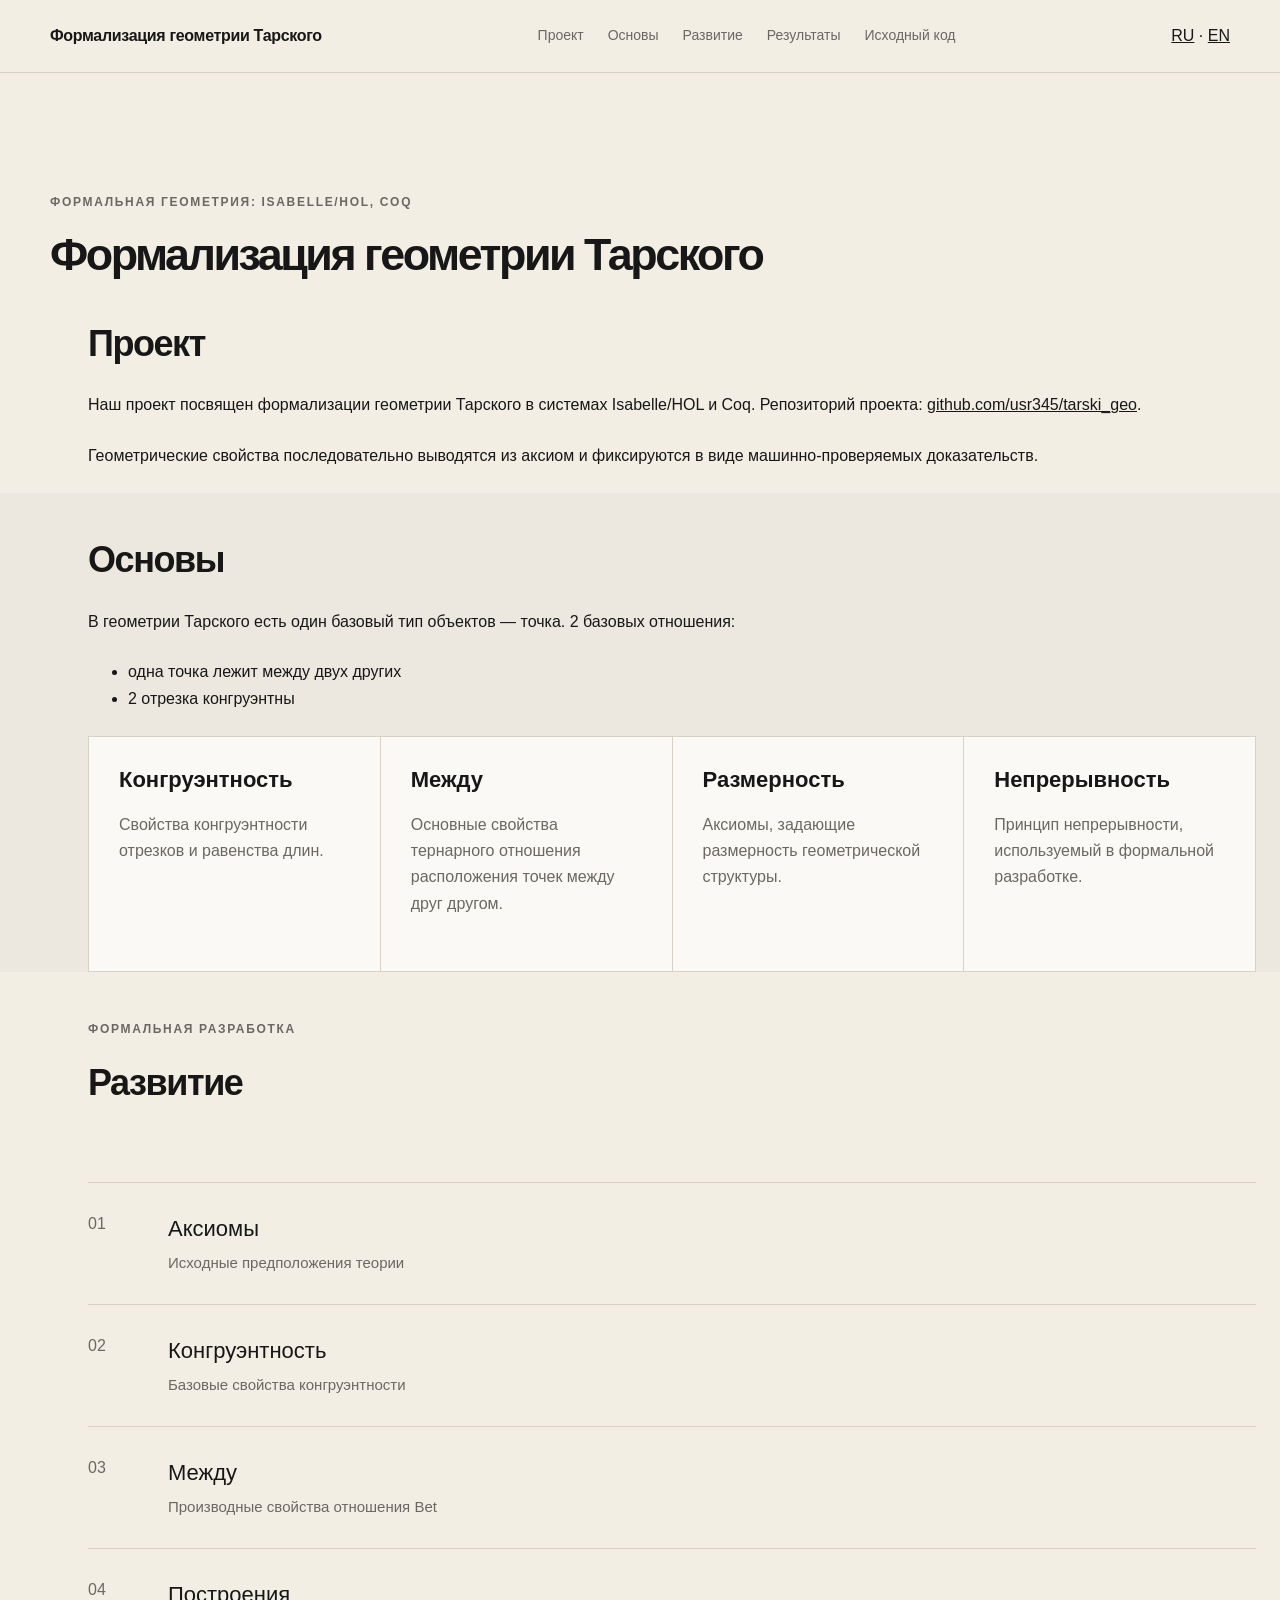
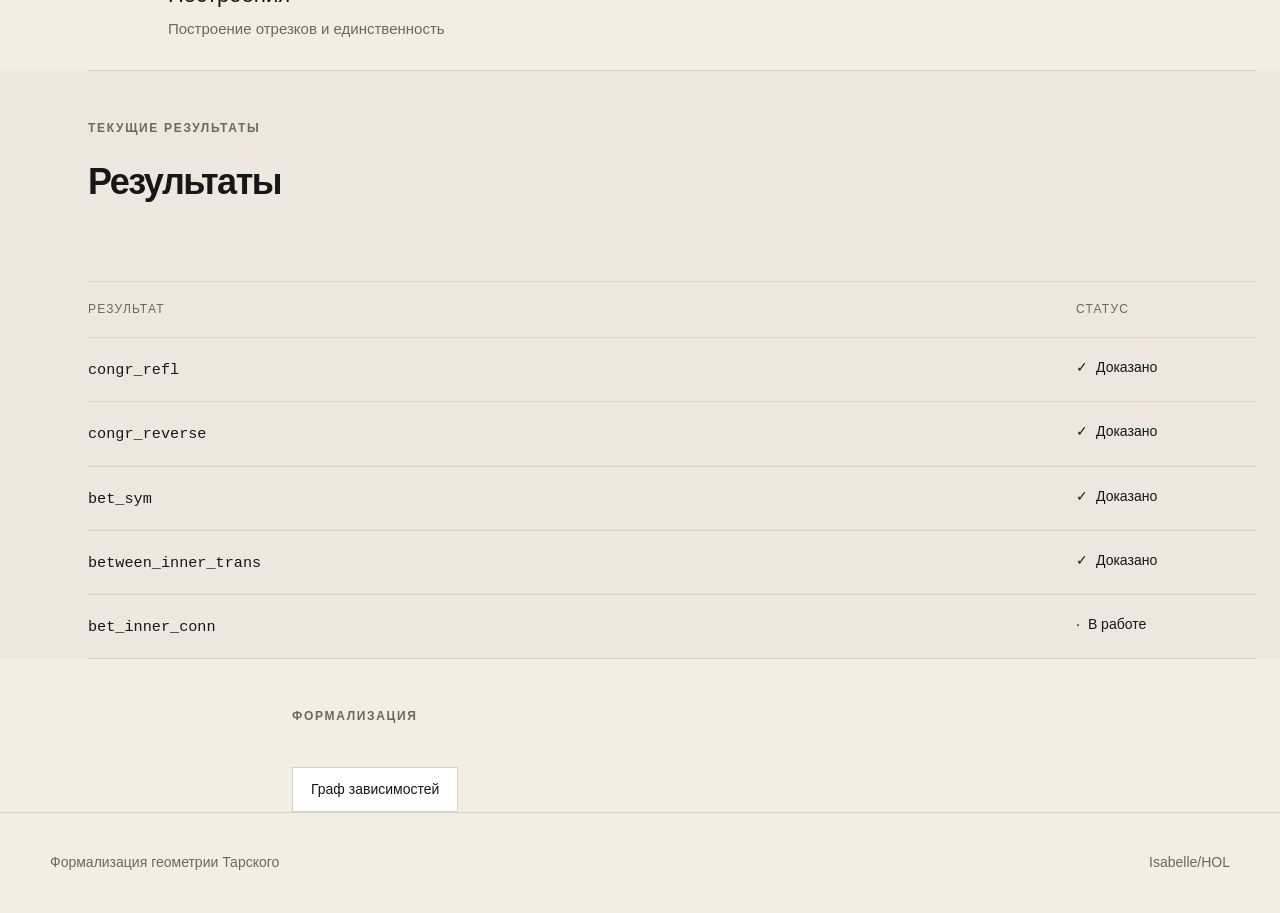
==== index.html @ 7ec7d67c "HTML added" ====
<!DOCTYPE html>
<html lang="ru">
<head>
    <meta charset="UTF-8">
    <meta name="viewport" content="width=device-width, initial-scale=1.0">
    <title>Формализация геометрии Тарского</title>
    <meta name="description"
          content="Формальная разработка элементарной геометрии на основе аксиом Тарского в Isabelle/HOL.">
    <link rel="stylesheet" href="style.css">
</head>

<body>

<header class="site-header">
    <div class="container header-inner">

        <a class="site-title" href="index.html">
            Формализация геометрии Тарского
        </a>

        <nav class="site-nav" aria-label="Основная навигация">
            <a href="#project">Проект</a>
            <a href="#foundations">Основы</a>
            <a href="#development">Развитие</a>
            <a href="#results">Результаты</a>
            <a href="https://github.com/usr345/tarski_geo">Исходный код</a>
        </nav>

        <div class="language-switch" aria-label="Выбор языка">
            <a href="index.html" class="active" lang="ru">RU</a>
            <span>·</span>
            <a href="index.en.html" lang="en">EN</a>
        </div>

    </div>
</header>

<main>

    <section class="hero">
        <div class="container">
            <p class="eyebrow">Формальная геометрия: Isabelle/HOL, Coq</p>

            <h1>Формализация геометрии Тарского</h1>

            <!-- <p class="lead">
                 Машинно-проверяемая разработка элементарной геометрии,
                 построенная из аксиом Тарского.
                 </p> -->
        </div>
    </section>

    <section id="project" class="section">
        <div class="container">
            <h2>Проект</h2>

            <p>
                Наш проект посвящен формализации геометрии Тарского в системах Isabelle/HOL и Coq. Репозиторий проекта: <a href="https://github.com/usr345/tarski_geo">github.com/usr345/tarski_geo</a>.
            </p>

            <p>
                Геометрические свойства последовательно выводятся из аксиом и фиксируются в виде машинно-проверяемых доказательств.
            </p>
        </div>
    </section>

    <section id="foundations" class="section section-muted">
        <div class="container">
            <h2>Основы</h2>

            <p>
                В геометрии Тарского есть один базовый тип объектов &mdash; точка.
                2 базовых отношения:
                <ul>
                    <li>одна точка лежит между двух других</li>
                    <li>2 отрезка конгруэнтны</li>
                </ul>

            </p>

            <div class="grid grid-4">

                <article class="card">
                    <h3>Конгруэнтность</h3>
                    <p>
                        Свойства конгруэнтности отрезков и
                        равенства длин.
                    </p>
                </article>

                <article class="card">
                    <h3>Между</h3>
                    <p>
                        Основные свойства тернарного отношения
                        расположения точек между друг другом.
                    </p>
                </article>

                <article class="card">
                    <h3>Размерность</h3>
                    <p>
                        Аксиомы, задающие размерность
                        геометрической структуры.
                    </p>
                </article>

                <article class="card">
                    <h3>Непрерывность</h3>
                    <p>
                        Принцип непрерывности, используемый
                        в формальной разработке.
                    </p>
                </article>

            </div>
        </div>
    </section>

    <section id="development" class="section">
        <div class="container">

            <div class="section-heading">
                <div>
                    <p class="eyebrow">ФОРМАЛЬНАЯ РАЗРАБОТКА</p>
                    <h2>Развитие</h2>
                </div>

                <!-- <p class="section-intro">
                     Теория строится постепенно — от аксиом
                     к всё более сильным производным результатам.
                     </p> -->
            </div>

            <div class="development-list">

                <a class="development-item" href="#">
                    <span class="item-number">01</span>
                    <span>
                        <strong>Аксиомы</strong>
                        <small>Исходные предположения теории</small>
                    </span>
                </a>

                <a class="development-item" href="#">
                    <span class="item-number">02</span>
                    <span>
                        <strong>Конгруэнтность</strong>
                        <small>Базовые свойства конгруэнтности</small>
                    </span>
                </a>

                <a class="development-item" href="#">
                    <span class="item-number">03</span>
                    <span>
                        <strong>Между</strong>
                        <small>Производные свойства отношения Bet</small>
                    </span>
                </a>

                <a class="development-item" href="#">
                    <span class="item-number">04</span>
                    <span>
                        <strong>Построения</strong>
                        <small>Построение отрезков и единственность</small>
                    </span>
                </a>

            </div>
        </div>
    </section>

    <section id="results" class="section section-muted">
        <div class="container">

            <div class="section-heading">
                <div>
                    <p class="eyebrow">ТЕКУЩИЕ РЕЗУЛЬТАТЫ</p>
                    <h2>Результаты</h2>
                </div>
            </div>

            <div class="result-table">

                <div class="result-row result-header">
                    <span>Результат</span>
                    <span>Статус</span>
                </div>

                <div class="result-row">
                    <span><code>congr_refl</code></span>
                    <span class="status">Доказано</span>
                </div>

                <div class="result-row">
                    <span><code>congr_reverse</code></span>
                    <span class="status">Доказано</span>
                </div>

                <div class="result-row">
                    <span><code>bet_sym</code></span>
                    <span class="status">Доказано</span>
                </div>

                <div class="result-row">
                    <span><code>between_inner_trans</code></span>
                    <span class="status">Доказано</span>
                </div>

                <div class="result-row">
                    <span><code>bet_inner_conn</code></span>
                    <span class="status status-progress">В работе</span>
                </div>

            </div>
        </div>
    </section>

    <section id="source" class="section">
        <div class="container narrow">

            <p class="eyebrow">ФОРМАЛИЗАЦИЯ</p>

            <div class="links">
                <a class="button button-secondary" href="/">
                    Граф зависимостей
                </a>
            </div>

        </div>
    </section>

</main>

<footer class="site-footer">
    <div class="container footer-inner">
        <span>Формализация геометрии Тарского</span>
        <span>Isabelle/HOL</span>
    </div>
</footer>

</body>
</html>
---- style.css ----
:root {
    --background: #f3eee4;
    --surface: #faf9f5;
    --text: #171717;
    --muted: #6b6862;
    --border: #d8d1c5;
    --accent: #111;
    --max-width: 1180px;
    --narrow-width: 760px;
}

* {
    box-sizing: border-box;
}

html {
    scroll-behavior: smooth;
}

body {
    margin: 0;
    background: var(--background);
    color: var(--text);

    font-family:
        Inter,
        -apple-system,
        BlinkMacSystemFont,
        "Segoe UI",
        sans-serif;

    font-size: 16px;
    line-height: 1.65;
}

a {
    color: inherit;
}

img {
    max-width: 100%;
    height: auto;
}

.container {
    width: min(
        calc(100% - 48px),
        var(--max-width)
    );

    margin-inline: auto;
}

.narrow {
    max-width: var(--narrow-width);
}


/* Header ---------------------------------------------------- */

.site-header {
    border-bottom: 1px solid var(--border);
}

.header-inner {
    min-height: 72px;

    display: flex;
    align-items: center;
    justify-content: space-between;

    gap: 32px;
}

.site-title {
    text-decoration: none;
    font-weight: 600;
    letter-spacing: -0.02em;
}

.site-nav {
    display: flex;
    gap: 24px;

    font-size: 14px;
}

.site-nav a {
    text-decoration: none;
    color: var(--muted);
}

.site-nav a:hover {
    color: var(--text);
}


/* Hero ------------------------------------------------------ */

.hero {
    padding: 120px 0 0;
}

.eyebrow {
    margin: 0 0 20px;

    font-size: 12px;
    font-weight: 600;
    letter-spacing: 0.14em;
    text-transform: uppercase;

    color: var(--muted);
}

.hero h1 {
    max-width: 1100px;

    margin: 0;

    font-size: clamp(42px, 3.5vw, 72px);
    line-height: 0.98;
    letter-spacing: -0.055em;
    font-weight: 600;
}

.lead {
    margin: 1em 0 0;

    font-size: clamp(20px, 2.5vw, 28px);
    line-height: 1.4;
    color: var(--muted);
}


/* Sections -------------------------------------------------- */

.section {
    padding: 3em 0 0 4em;
}

.section-muted {
    background: rgba(0, 0, 0, 0.025);
}

.section h2 {
    margin: 0 0 30px;

    font-size: clamp(36px, 2vw, 60px);
    line-height: 1.05;
    letter-spacing: -0.04em;
    font-weight: 600;
}

.section p {
    margin: 0 0 24px;
}

.section-heading {
    display: flex;
    align-items: flex-end;
    justify-content: space-between;

    gap: 60px;

    margin-bottom: 50px;
}

.section-intro {
    max-width: 400px;
    margin: 0 !important;

    color: var(--muted);
}


/* Cards ----------------------------------------------------- */

.grid {
    display: grid;
    gap: 1px;

    background: var(--border);
    border: 1px solid var(--border);
}

.grid-4 {
    grid-template-columns: repeat(4, 1fr);
}

.card {
    min-height: 230px;
    padding: 30px;

    background: var(--surface);
}

.card h3 {
    margin: 0 0 18px;

    font-size: 22px;
    line-height: 1.2;
}

.card p {
    color: var(--muted);
}


/* Development ----------------------------------------------- */

.development-list {
    border-top: 1px solid var(--border);
}

.development-item {
    display: grid;
    grid-template-columns: 80px 1fr;

    padding: 28px 0;

    border-bottom: 1px solid var(--border);

    text-decoration: none;
}

.development-item:hover {
    background: var(--light);
}

.item-number {
    color: var(--muted);
    font-variant-numeric: tabular-nums;
}

.development-item strong {
    display: block;

    font-size: 22px;
    font-weight: 500;
}

.development-item small {
    display: block;

    margin-top: 4px;

    color: var(--muted);
    font-size: 15px;
}


/* Results --------------------------------------------------- */

.result-table {
    border-top: 1px solid var(--border);
}

.result-row {
    display: grid;
    grid-template-columns: 1fr 180px;

    padding: 18px 0;

    border-bottom: 1px solid var(--border);
}

.result-header {
    font-size: 12px;
    text-transform: uppercase;
    letter-spacing: 0.1em;
    color: var(--muted);
}

code {
    font-family:
        "SFMono-Regular",
        Consolas,
        "Liberation Mono",
        monospace;

    font-size: 0.95em;
}

.status {
    font-size: 14px;
}

.status::before {
    content: "✓";
    margin-right: 8px;
}

.status-progress::before {
    content: "·";
}


/* Links ----------------------------------------------------- */

.links {
    display: flex;
    flex-wrap: wrap;
    gap: 12px;

    margin-top: 40px;
}

.button {
    display: inline-block;

    padding: 10px 18px;

    border: 1px solid var(--text);

    background: var(--text);
    color: white;

    text-decoration: none;

    font-size: 14px;
}

.button:hover {
    opacity: 0.8;
}

.button-secondary {
    background: white;
    color: var(--text);
    border-color: var(--border);
}


/* Footer ---------------------------------------------------- */

.site-footer {
    border-top: 1px solid var(--border);
}

.footer-inner {
    min-height: 100px;

    display: flex;
    align-items: center;
    justify-content: space-between;

    gap: 24px;

    color: var(--muted);
    font-size: 14px;
}


/* Responsive ----------------------------------------------- */

@media (max-width: 800px) {

    .container {
        width: min(
            calc(100% - 32px),
            var(--max-width)
        );
    }

    .header-inner {
        align-items: flex-start;
        padding: 18px 0;
    }

    .site-nav {
        display: none;
    }

    .hero {
        padding: 80px 0 90px;
    }

    .section {
        padding: 70px 0;
    }

    .grid-4 {
        grid-template-columns: 1fr 1fr;
    }

    .section-heading {
        display: block;
    }

    .section-intro {
        margin-top: 24px !important;
    }
}


@media (max-width: 520px) {

    .grid-4 {
        grid-template-columns: 1fr;
    }

    .development-item {
        grid-template-columns: 52px 1fr;
    }

    .result-row {
        grid-template-columns: 1fr auto;
        gap: 20px;
    }

    .footer-inner {
        flex-direction: column;
        align-items: flex-start;
        justify-content: center;
    }
}
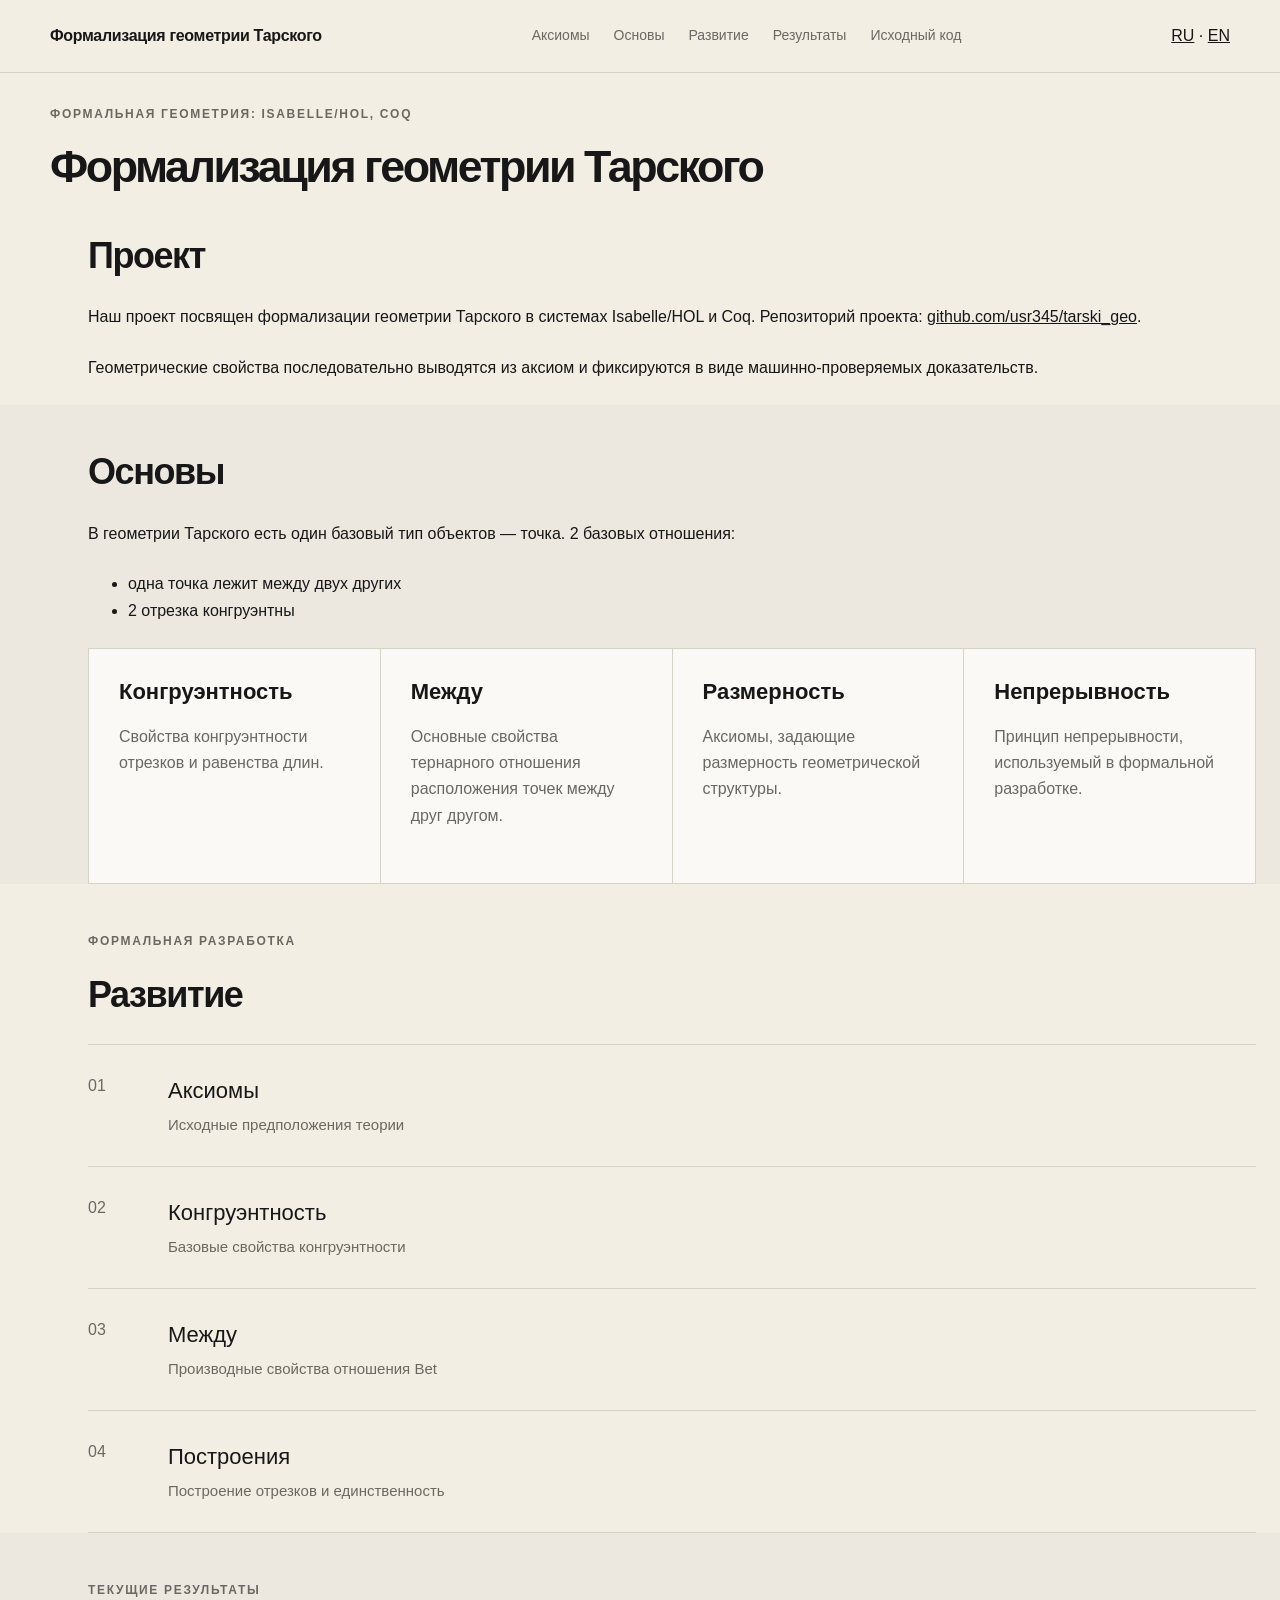
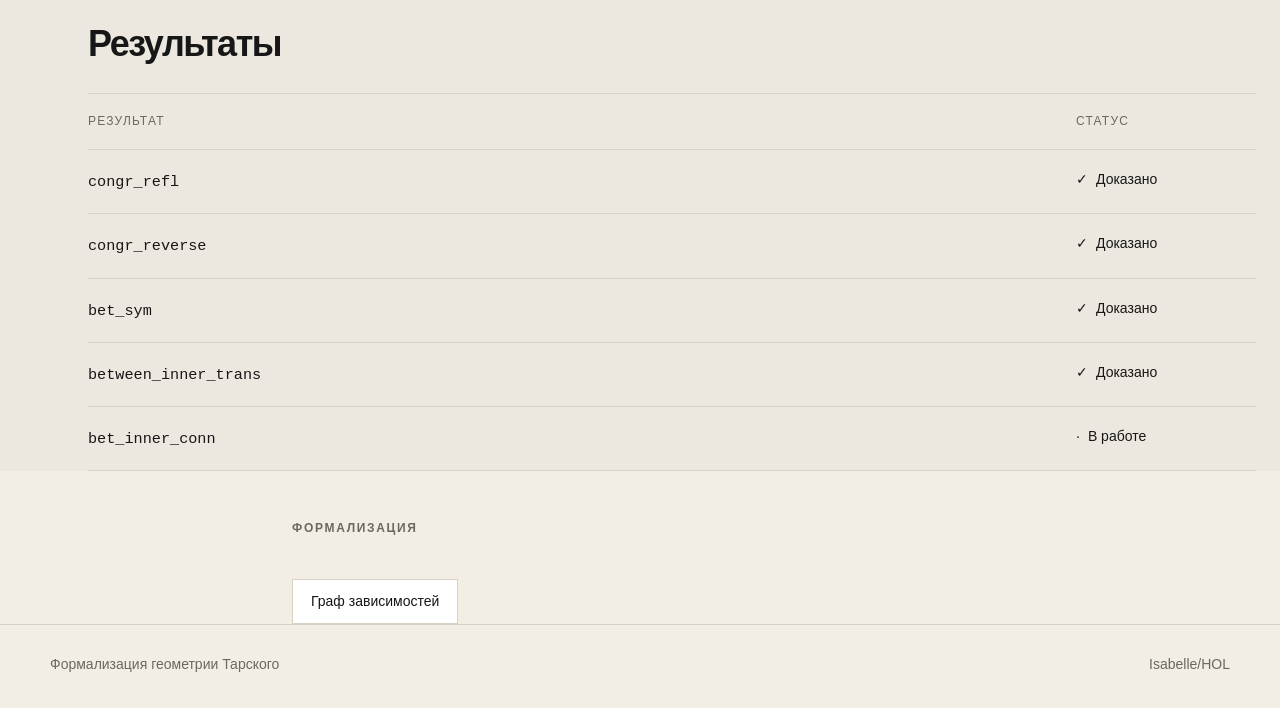
==== commit 1edc7b76: "files for site added" ====
--- a/index.html
+++ b/index.html
@@ -19,7 +19,7 @@
         </a>
 
         <nav class="site-nav" aria-label="Основная навигация">
-            <a href="#project">Проект</a>
+            <a href="/axioms.html">Аксиомы</a>
             <a href="#foundations">Основы</a>
             <a href="#development">Развитие</a>
             <a href="#results">Результаты</a>
@@ -221,7 +221,7 @@
             <p class="eyebrow">ФОРМАЛИЗАЦИЯ</p>
 
             <div class="links">
-                <a class="button button-secondary" href="/">
+                <a class="button button-secondary" href="/images/graph.svg">
                     Граф зависимостей
                 </a>
             </div>
--- a/style.css
+++ b/style.css
@@ -31,6 +31,7 @@
 
     font-size: 16px;
     line-height: 1.65;
+    padding-bottom: 2em;
 }
 
 a {
@@ -98,7 +99,7 @@
 /* Hero ------------------------------------------------------ */
 
 .hero {
-    padding: 120px 0 0;
+    padding: 2em 0 0;
 }
 
 .eyebrow {
@@ -161,8 +162,6 @@
     justify-content: space-between;
 
     gap: 60px;
-
-    margin-bottom: 50px;
 }
 
 .section-intro {
@@ -338,8 +337,7 @@
 }
 
 .footer-inner {
-    min-height: 100px;
-
+    margin-top: 2em;
     display: flex;
     align-items: center;
     justify-content: space-between;
@@ -414,3 +412,101 @@
         justify-content: center;
     }
 }
+
+.axiom-card {
+    margin: 3em 0 0 0;
+    padding: 28px 30px 30px;
+    background: var(--surface);
+    border: 1px solid var(--border);
+}
+
+.axiom-card-header {
+    display: grid;
+    grid-template-columns: 48px 1fr;
+    gap: 16px;
+    align-items: baseline;
+}
+
+.axiom-number {
+    color: var(--muted);
+    font-size: 13px;
+    font-variant-numeric: tabular-nums;
+}
+
+.axiom-card h3 {
+    margin: 0;
+
+    font-size: 21px;
+    line-height: 1.25;
+    font-weight: 500;
+    letter-spacing: -0.02em;
+}
+
+.axiom-formula {
+    margin: 28px 0 24px;
+    padding: 20px 22px;
+
+    background: var(--code-background);
+    border-left: 2px solid var(--border);
+
+    font-family:
+        "STIX Two Math",
+        "Cambria Math",
+        "Times New Roman",
+        serif;
+
+    font-size: 25px;
+    line-height: 1.4;
+}
+
+.axiom-description {
+    margin: 0;
+
+    color: var(--muted);
+    font-size: 15px;
+}
+
+.axiom-code {
+    margin-top: 1em;
+    padding: 18px 20px;
+
+    overflow-x: auto;
+
+    background: var(--code-background);
+    border: 1px solid var(--border);
+}
+
+.axiom-code code {
+    font-family:
+        "SFMono-Regular",
+        Consolas,
+        "Liberation Mono",
+        monospace;
+
+    font-size: 13px;
+    line-height: 1.6;
+}
+
+.axiom-visual {
+    display: grid;
+    grid-template-columns: 30% 70%;
+    gap: 1.5rem;
+    align-items: center;
+}
+
+@media (max-width: 700px) {
+    .axiom-visual {
+        grid-template-columns: 1fr;
+    }
+}
+
+.axiom-visual img {
+    display: block;
+    width: 100%;
+    height: auto;
+}
+
+.axiom-visual .axiom-code {
+    margin: 0;
+    overflow-x: auto;
+}
